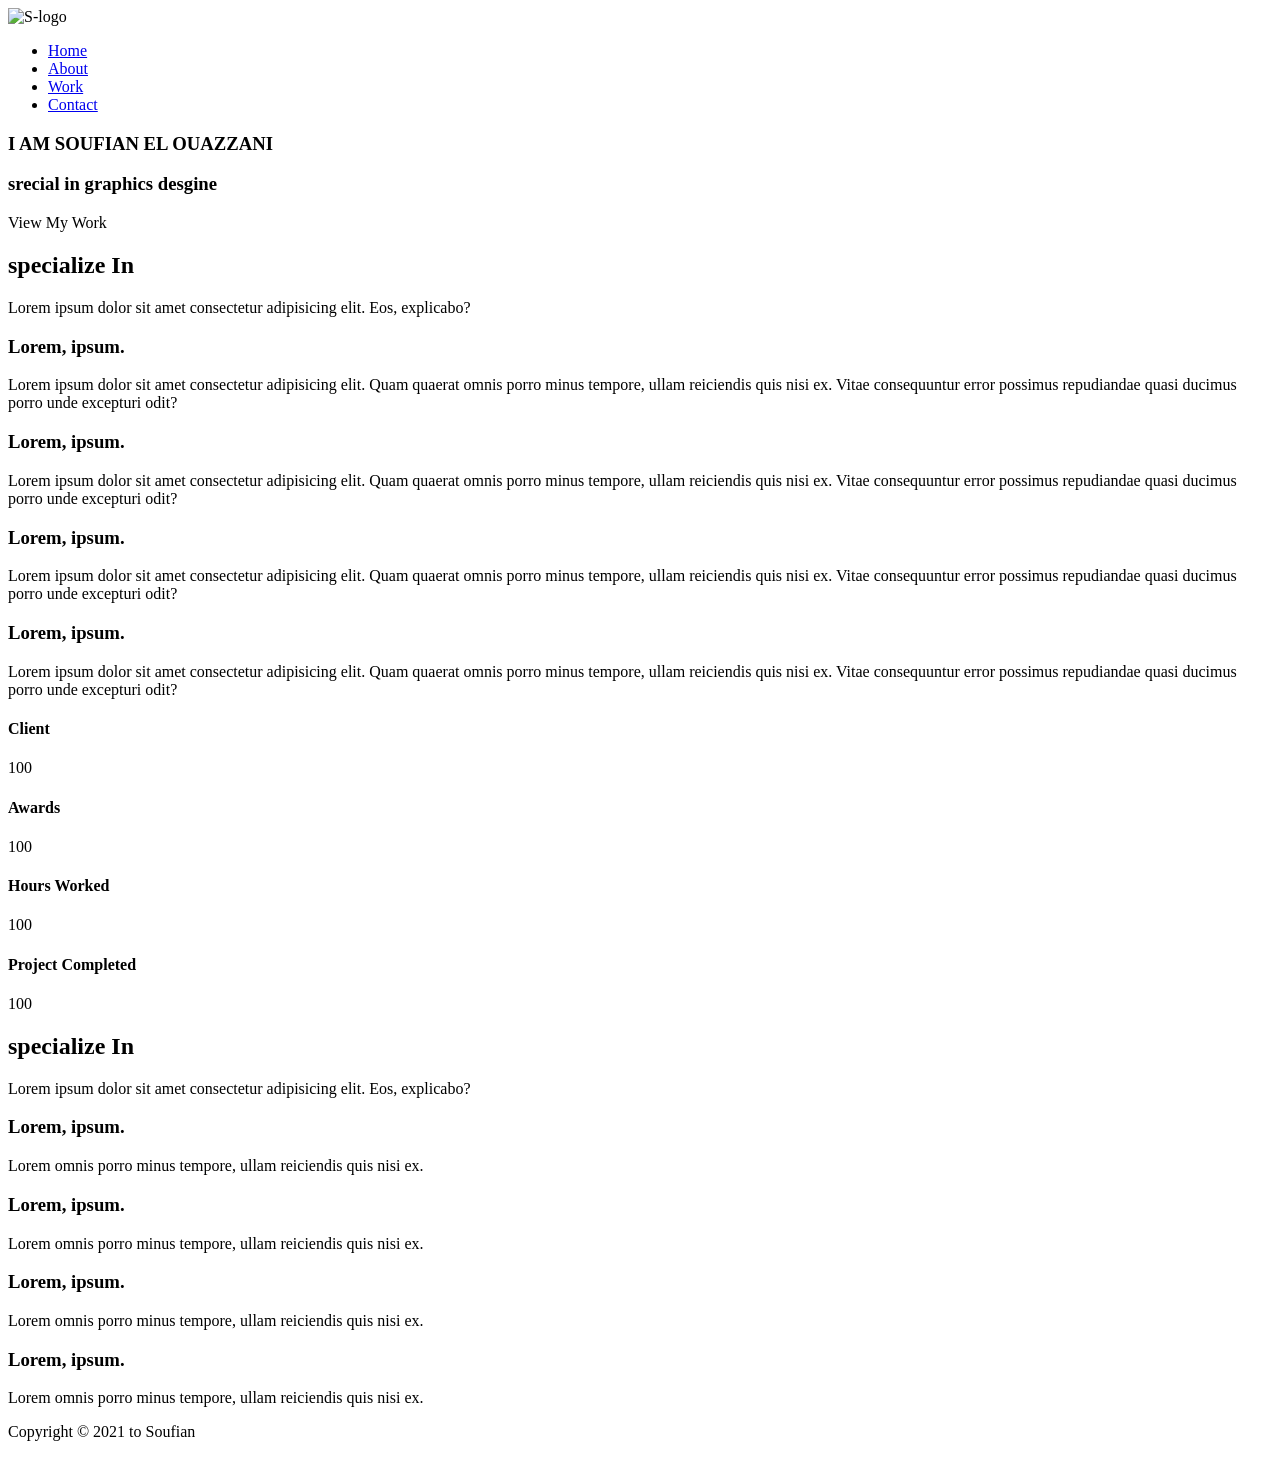
==== index.html @ 0e0f8e6d "Add files via upload" ====
<!DOCTYPE html>
<html lang="en">
<head>
    <meta charset="UTF-8">
    <meta http-equiv="X-UA-Compatible" content="IE=edge">
    <meta name="viewport" content="width=device-width, initial-scale=1.0">
    <title>Soufian Biographie</title>
    <link rel="stylesheet" href="style/main.css">
    <link rel="stylesheet" href="style/all.css">
</head>
<body>
    <section class="header">
        <header>
            <div class="image"><img src="/img/logo.png" alt="S-logo"></div>
            <div class="navbar">
                <ul>
                    <li><a href="index.html">Home</a></li>
                    <li><a href="#">About</a></li>
                    <li><a href="work.html">Work</a></li>
                    <li><a href="#">Contact</a></li>
                </ul>
            </div>
        </header>
        <section class="show-case">
            <div class="container">
                <h1 class="moving-text">I AM SOUFIAN EL OUAZZANI</h1>
                <h3>srecial in graphics desgine</h3>
                <div class="light-btn">View My Work</div>
            </div>
        </section>
    </section>
    <section class="specialize">
        <div class="container">
            <div class="text">
                <h2 class="heading">specialize In</h2>
                <p>Lorem ipsum dolor sit amet consectetur adipisicing elit. Eos, explicabo?</p>
            </div>
            <div class="cards">
                <div class="card">
                    <i  class="fas fa-tv fa-2x"></i>
                    <h3>Lorem, ipsum.</h3>
                    <p>Lorem ipsum dolor sit amet consectetur adipisicing elit. Quam quaerat omnis porro minus tempore, ullam reiciendis quis nisi ex. Vitae consequuntur error possimus repudiandae quasi ducimus porro unde excepturi odit?</p>
                </div>
                <div class="card">
                    <i  class="fas fa-object-ungroup fa-2x"></i>
                    <h3>Lorem, ipsum.</h3>
                    <p>Lorem ipsum dolor sit amet consectetur adipisicing elit. Quam quaerat omnis porro minus tempore, ullam reiciendis quis nisi ex. Vitae consequuntur error possimus repudiandae quasi ducimus porro unde excepturi odit?</p>
                </div>
                <div class="card">
                    <i  class="fab fa-linkedin fa-2x"></i>
                    <h3>Lorem, ipsum.</h3>
                    <p>Lorem ipsum dolor sit amet consectetur adipisicing elit. Quam quaerat omnis porro minus tempore, ullam reiciendis quis nisi ex. Vitae consequuntur error possimus repudiandae quasi ducimus porro unde excepturi odit?</p>
                </div>
                <div class="card">
                    <i  class="fas fa-thumbs-up fa-2x"></i>
                    <h3>Lorem, ipsum.</h3>
                    <p>Lorem ipsum dolor sit amet consectetur adipisicing elit. Quam quaerat omnis porro minus tempore, ullam reiciendis quis nisi ex. Vitae consequuntur error possimus repudiandae quasi ducimus porro unde excepturi odit?</p>
                </div>
            </div>
        </div>
    </section>
    <section class="dell">
        <div  class="item">
            <i class="fas fa-users fa-2x"></i>
            <h4>Client</h4>
            <p>100</p>
        </div>
        <div class="item">
            <i class="fas fa-award fa-2x"></i>
            <h4>Awards</h4>
            <p>100</p>
        </div>
        <div class="item">
            <i class="fas fa-hourglass-end fa-2x"></i>
            <h4>Hours Worked</h4>
            <p>100</p>
        </div>
        <div class="item">
            <i class="fas fa-project-diagram fa-2x"></i>
            <h4>Project Completed</h4>
            <p>100</p>
        </div>
    </section>
    <section class="specialize">
        <div class="container">
            <div class="text">
                <h2 class="heading">specialize In</h2>
                <p>Lorem ipsum dolor sit amet consectetur adipisicing elit. Eos, explicabo?</p>
            </div>
            <div class="cards">
                <div id="cd" class="card">
                    <i  class="fas fa-tv fa-2x"></i>
                    <h3>Lorem, ipsum.</h3>
                    <p>Lorem  omnis porro minus tempore, ullam reiciendis quis nisi ex.</p>
                </div>
                <div id="cd" class="card">
                    <i  class="fas fa-object-ungroup fa-2x"></i>
                    <h3>Lorem, ipsum.</h3>
                    <p>Lorem  omnis porro minus tempore, ullam reiciendis quis nisi ex.</p>
                </div>
                <div id="cd" class="card">
                    <i  class="fab fa-linkedin fa-2x"></i>
                    <h3>Lorem, ipsum.</h3>
                    <p>Lorem  omnis porro minus tempore, ullam reiciendis quis nisi ex.</p>
                </div>
                <div id="cd" class="card">
                    <i  class="fas fa-thumbs-up fa-2x"></i>
                    <h3>Lorem, ipsum.</h3>
                    <p>Lorem  omnis porro minus tempore, ullam reiciendis quis nisi ex.</p>
                </div>
            </div>
        </div>
    </section>
    <footer>
        <div class="container">
            <div id="copyright">
                <p>Copyright &copy; 2021 to Soufian</p>
            </div>
            <div id="icons">
                <i class="fab fa-facebook"></i>
                <i class="fab fa-twitter"></i>
                <i class="fab fa-linkedin "></i>
            </div>
        </div>
    </footer>
</body>
</html>
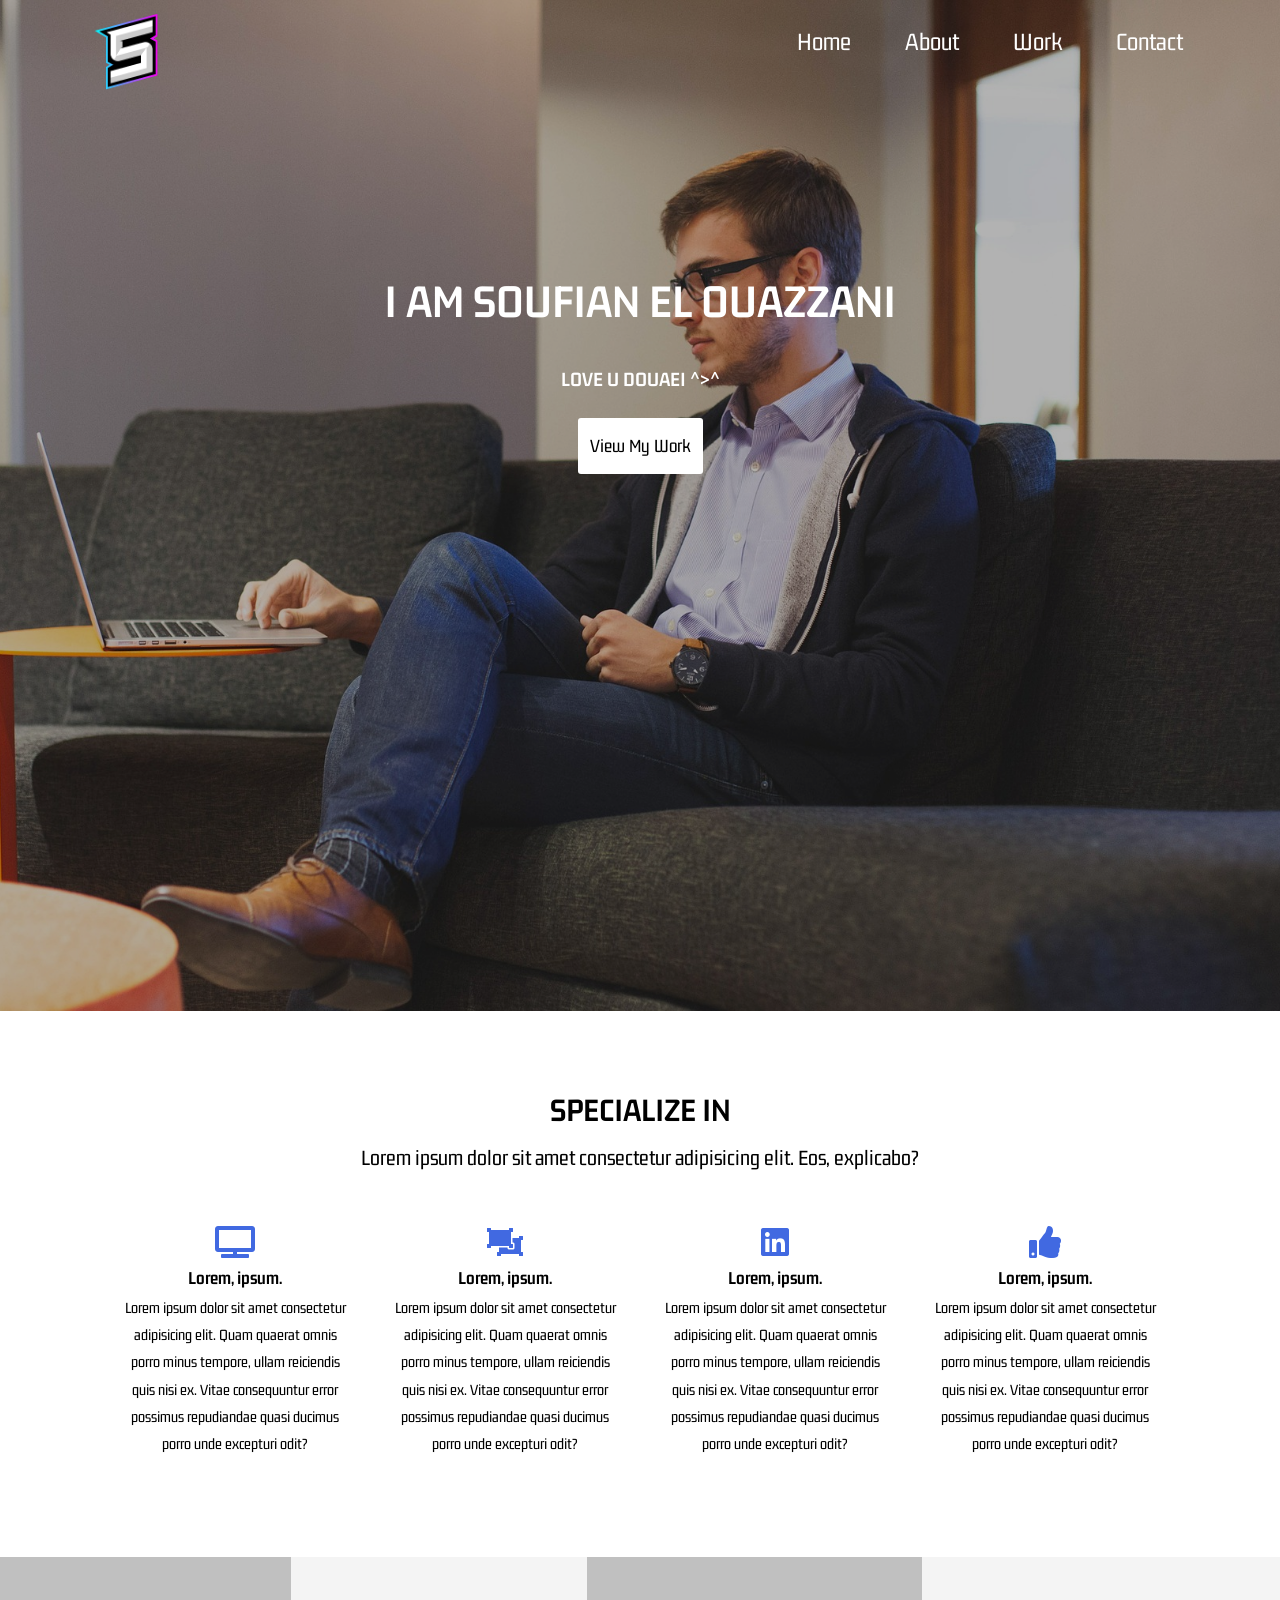
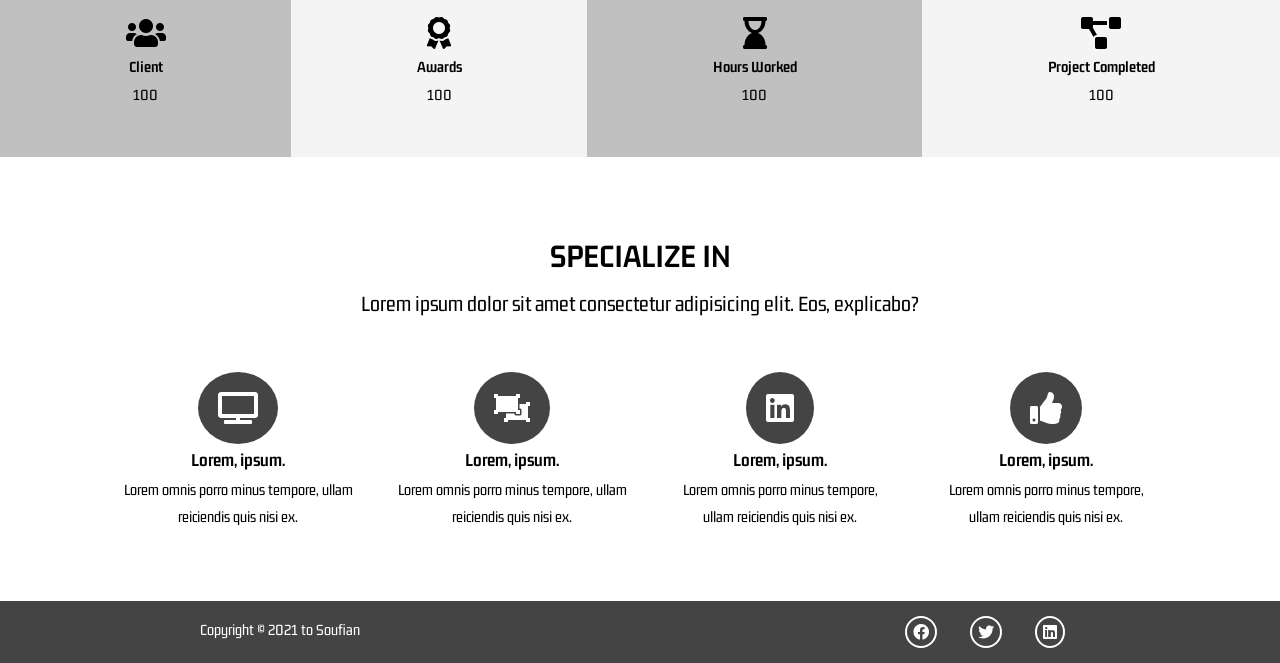
==== commit 1deaa042: "Update index.html" ====
--- a/index.html
+++ b/index.html
@@ -24,7 +24,7 @@
         <section class="show-case">
             <div class="container">
                 <h1 class="moving-text">I AM SOUFIAN EL OUAZZANI</h1>
-                <h3>srecial in graphics desgine</h3>
+                <h3>LOVE U DOUAEI ^>^</h3>
                 <div class="light-btn">View My Work</div>
             </div>
         </section>
@@ -124,4 +124,4 @@
         </div>
     </footer>
 </body>
-</html>+</html>
--- a/style/main.css
+++ b/style/main.css
@@ -0,0 +1,221 @@
+@import url("https://fonts.googleapis.com/css2?family=Gemunu+Libre&display=swap");
+* {
+  margin: 0;
+  padding: 0;
+  -webkit-box-sizing: border-box;
+          box-sizing: border-box;
+}
+
+body {
+  font-family: 'Gemunu Libre', sans-serif;
+  line-height: 1.7;
+}
+
+a {
+  text-decoration: none;
+  color: #fff;
+}
+
+.header::before {
+  content: '';
+  background: url("../img/show-case.jpg") no-repeat center center/cover;
+  position: absolute;
+  top: 0;
+  left: 0;
+  bottom: 0;
+  right: 0;
+  z-index: -1;
+}
+
+.header {
+  background: rgba(0, 0, 0, 0.3);
+  position: relative;
+  color: #fff;
+}
+
+.header header {
+  display: -webkit-box;
+  display: -ms-flexbox;
+  display: flex;
+  -webkit-box-pack: justify;
+      -ms-flex-pack: justify;
+          justify-content: space-between;
+}
+
+.header header .image img {
+  width: 200px;
+  padding-left: 70px;
+}
+
+.header header .navbar ul {
+  display: -webkit-box;
+  display: -ms-flexbox;
+  display: flex;
+  margin-right: 70px;
+}
+
+.header header .navbar ul li {
+  -webkit-box-flex: 1;
+      -ms-flex: 1;
+          flex: 1;
+  list-style: none;
+  margin: 20px;
+  font-size: 1.6rem;
+}
+
+.header header .navbar ul li a {
+  padding: 7px;
+  -webkit-transition: all .2 ease-in;
+  transition: all .2 ease-in;
+}
+
+.header header .navbar ul li a:hover {
+  color: #e6e3e3;
+  border-bottom: 3px solid royalblue;
+}
+
+.header .show-case .container {
+  height: 100vh;
+  display: -webkit-box;
+  display: -ms-flexbox;
+  display: flex;
+  -webkit-box-orient: vertical;
+  -webkit-box-direction: normal;
+      -ms-flex-direction: column;
+          flex-direction: column;
+  padding-top: 150px;
+  -webkit-box-align: center;
+      -ms-flex-align: center;
+          align-items: center;
+}
+
+.header .show-case .container .moving-text {
+  font-size: 3rem;
+}
+
+.header .show-case .container h3 {
+  margin: 20px;
+  font-size: 1.3rem;
+}
+
+.header .show-case .container .light-btn {
+  font-size: 1.2rem;
+  background-color: #fff;
+  color: #000;
+  padding: 12px;
+  border-radius: 3px;
+  -webkit-transition: all .2s ease-in;
+  transition: all .2s ease-in;
+}
+
+.header .show-case .container .light-btn:hover {
+  background: royalblue;
+  cursor: pointer;
+  color: #e6e4e4;
+}
+
+.specialize .container {
+  margin: 70px 120px;
+}
+
+.specialize .container .text {
+  font-size: 1.4rem;
+  text-align: center;
+  margin-bottom: 50px;
+}
+
+.specialize .container .text h2 {
+  text-transform: uppercase;
+}
+
+.specialize .container .cards {
+  display: -ms-grid;
+  display: grid;
+  -ms-grid-columns: (auto)[4];
+      grid-template-columns: repeat(4, auto);
+  grid-gap: 40px;
+}
+
+.specialize .container .cards .card {
+  text-align: center;
+}
+
+.specialize .container .cards .card i {
+  color: royalblue;
+}
+
+.dell {
+  display: -ms-grid;
+  display: grid;
+  -ms-grid-columns: (auto)[4];
+      grid-template-columns: repeat(4, auto);
+  text-align: center;
+  margin-top: 100px;
+  -webkit-box-align: center;
+      -ms-flex-align: center;
+          align-items: center;
+}
+
+.dell .item {
+  padding: 20px;
+  height: 200px;
+  padding-top: 60px;
+}
+
+.dell .item:nth-child(2n) {
+  background: #f4f4f4;
+}
+
+.dell .item:nth-child(2n+1) {
+  background-color: silver;
+}
+
+.specialize .container .cards #cd i {
+  color: #fff;
+  background: #444;
+  border-radius: 100%;
+  padding: 20px;
+}
+
+.specialize .container .cards #cd i:hover {
+  background: royalblue;
+  cursor: pointer;
+  font-size: 2rem;
+}
+
+footer {
+  padding-left: 200px;
+  padding-right: 200px;
+  background: #444;
+  color: #fff;
+}
+
+footer .container {
+  display: -webkit-box;
+  display: -ms-flexbox;
+  display: flex;
+  -webkit-box-pack: justify;
+      -ms-flex-pack: justify;
+          justify-content: space-between;
+}
+
+footer .container #copyright {
+  margin-top: 15px;
+}
+
+footer .container #icons i {
+  margin: 15px;
+  -webkit-box-align: center;
+      -ms-flex-align: center;
+          align-items: center;
+  border: 2px solid #fff;
+  padding: 6px;
+  border-radius: 50%;
+}
+
+footer .container #icons i:hover {
+  cursor: pointer;
+  color: royalblue;
+  border-color: royalblue;
+}
+/*# sourceMappingURL=main.css.map */
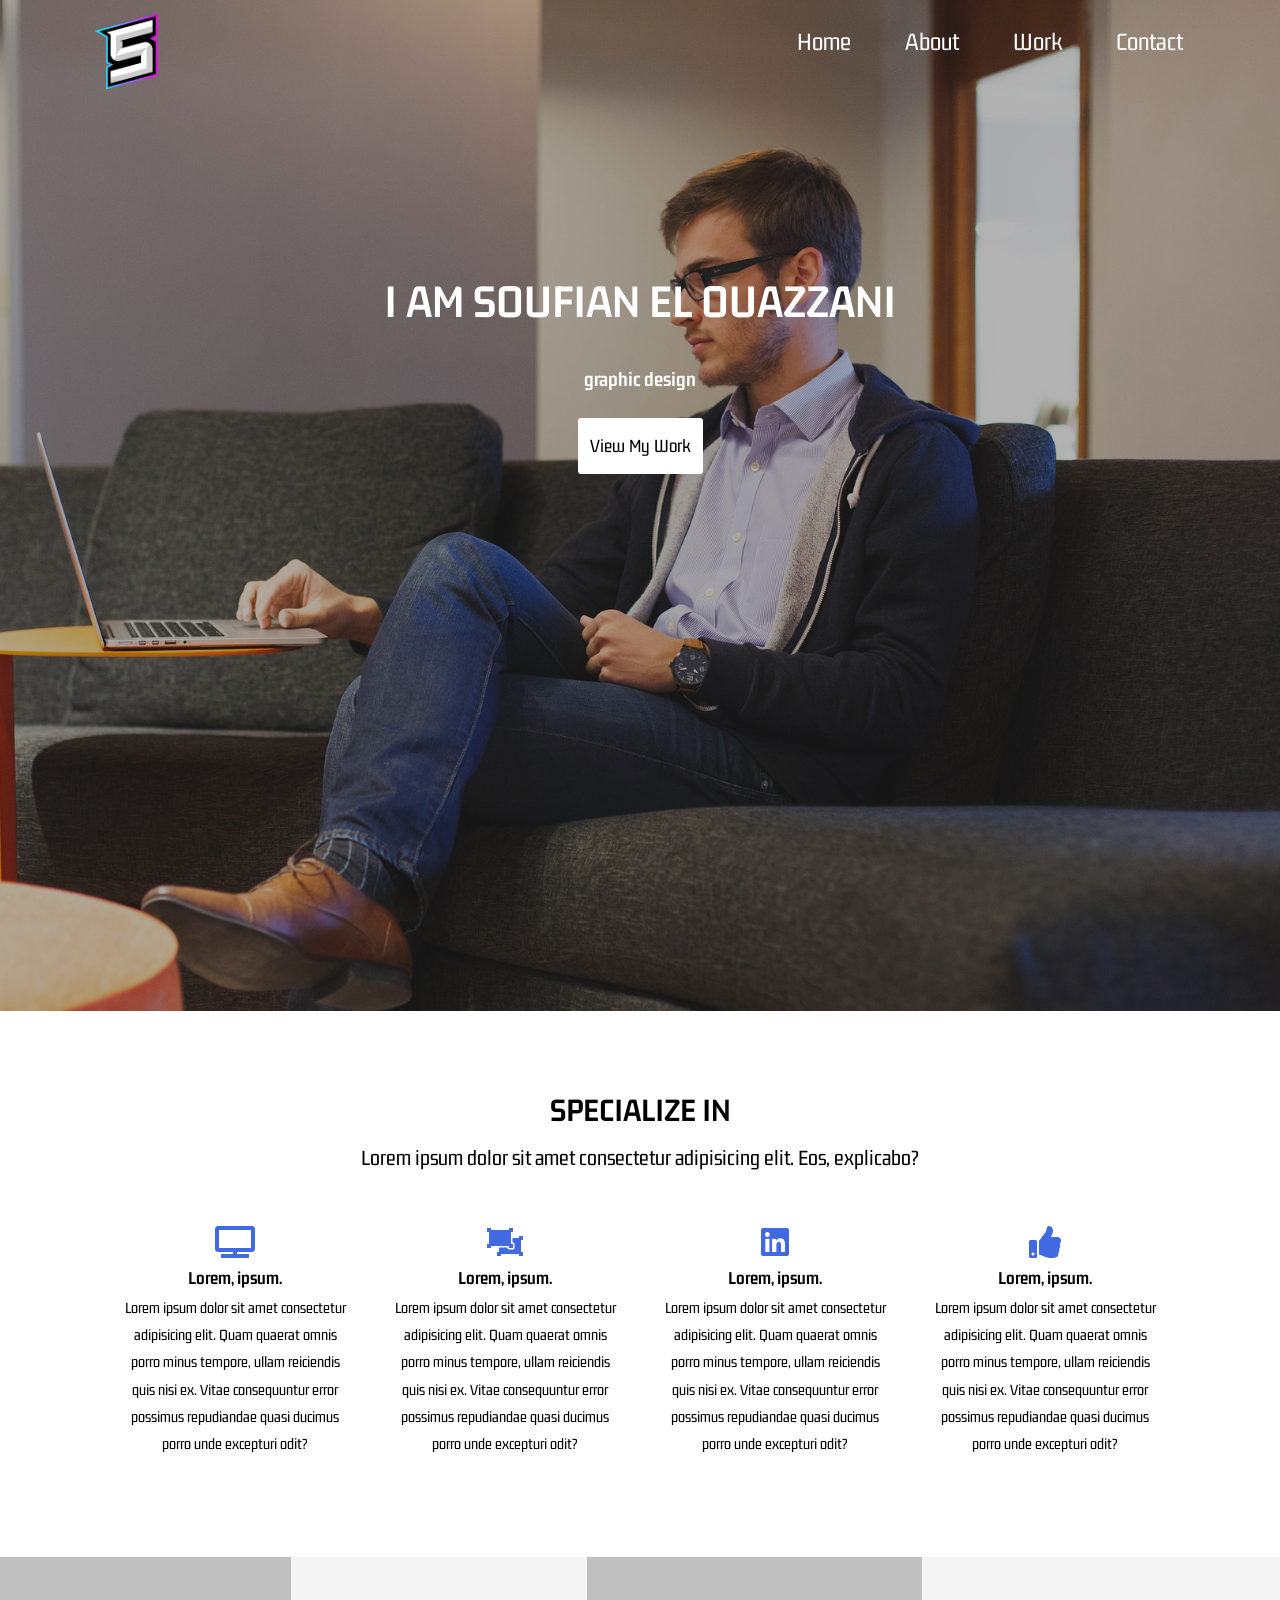
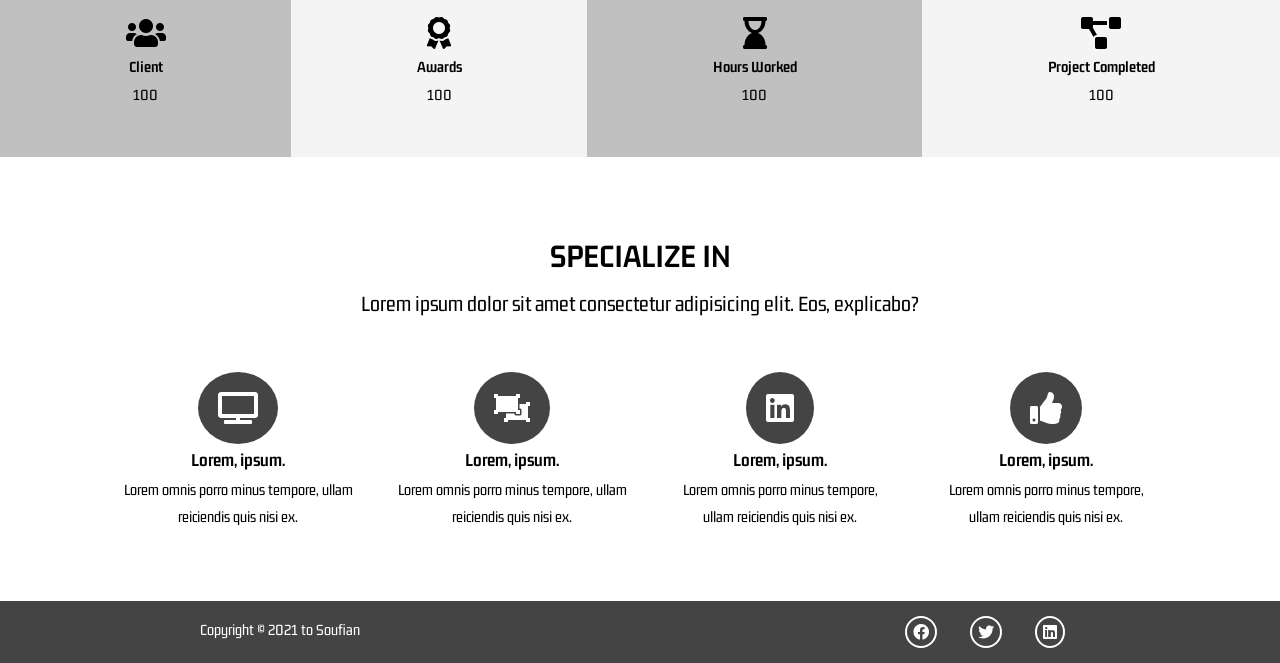
==== commit a8a42535: "Update index.html" ====
--- a/index.html
+++ b/index.html
@@ -24,7 +24,7 @@
         <section class="show-case">
             <div class="container">
                 <h1 class="moving-text">I AM SOUFIAN EL OUAZZANI</h1>
-                <h3>LOVE U DOUAEI ^>^</h3>
+                <h3>graphic design</h3>
                 <div class="light-btn">View My Work</div>
             </div>
         </section>
